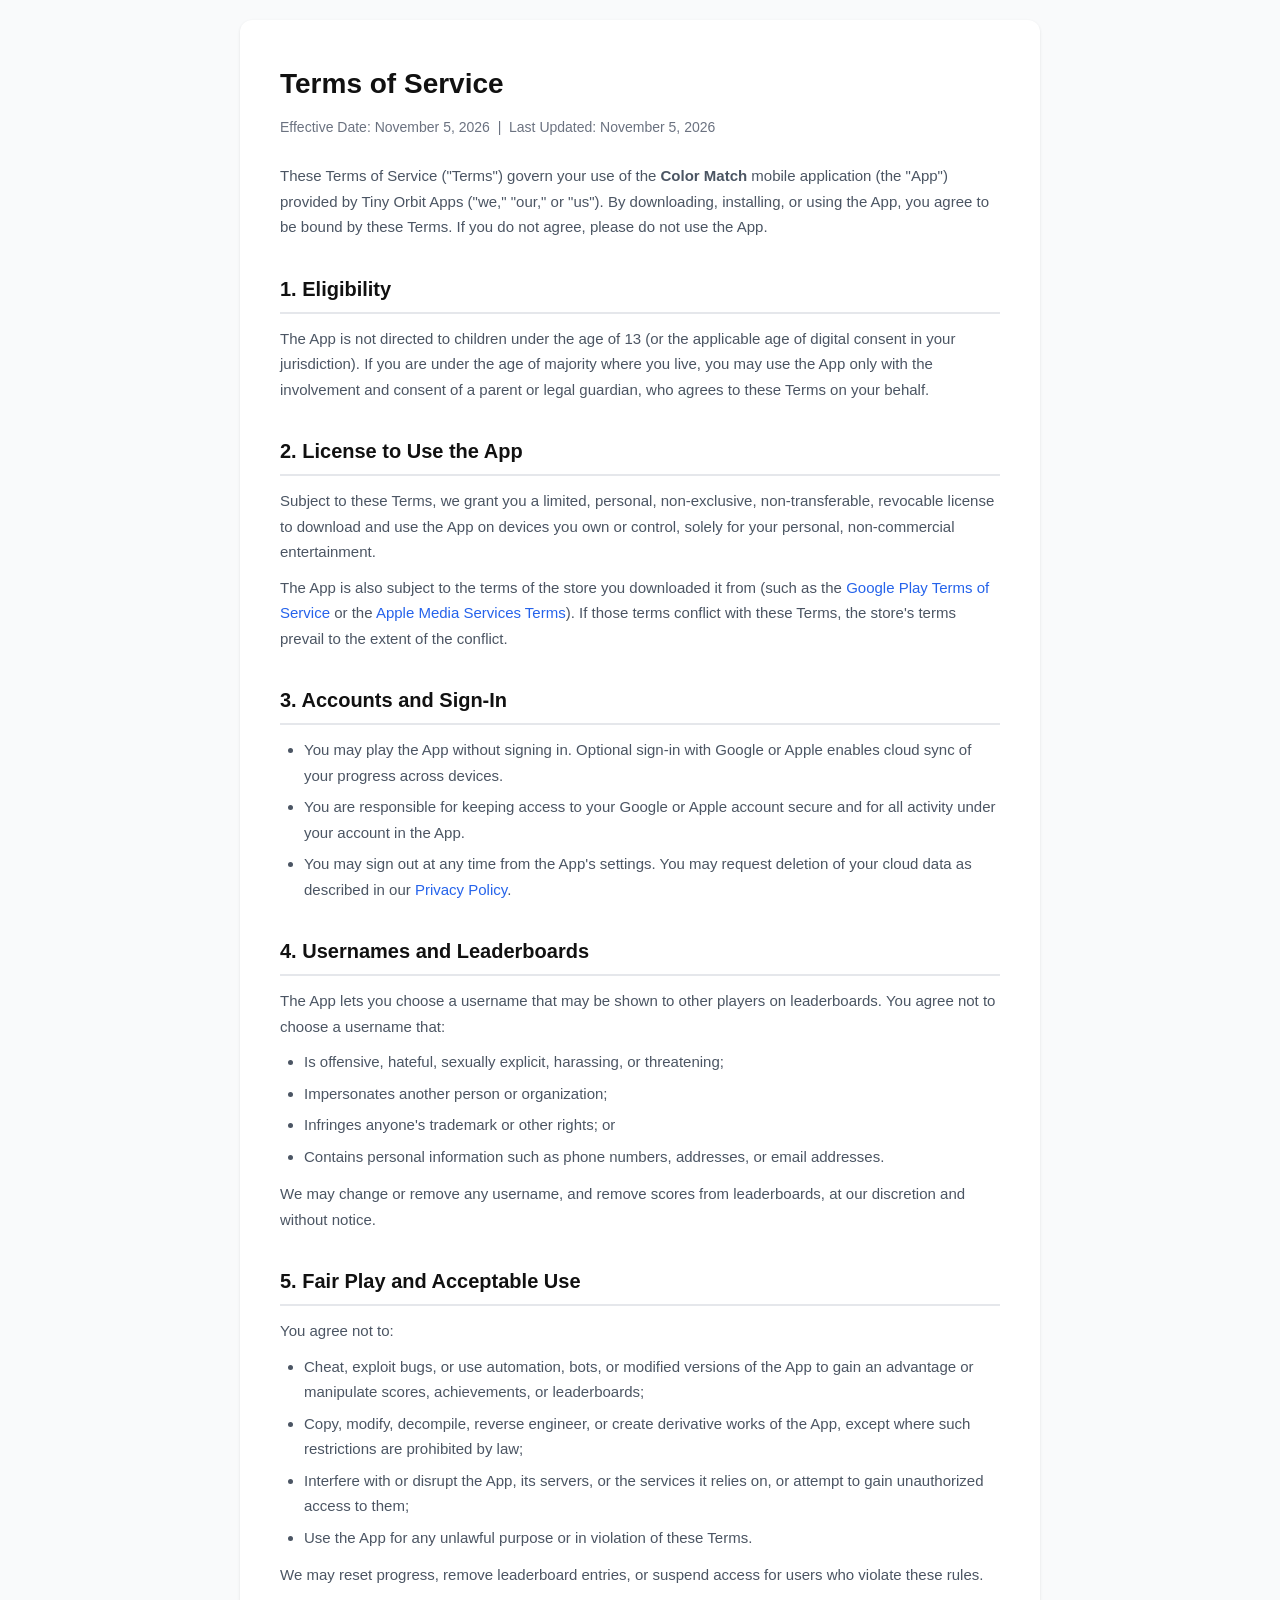
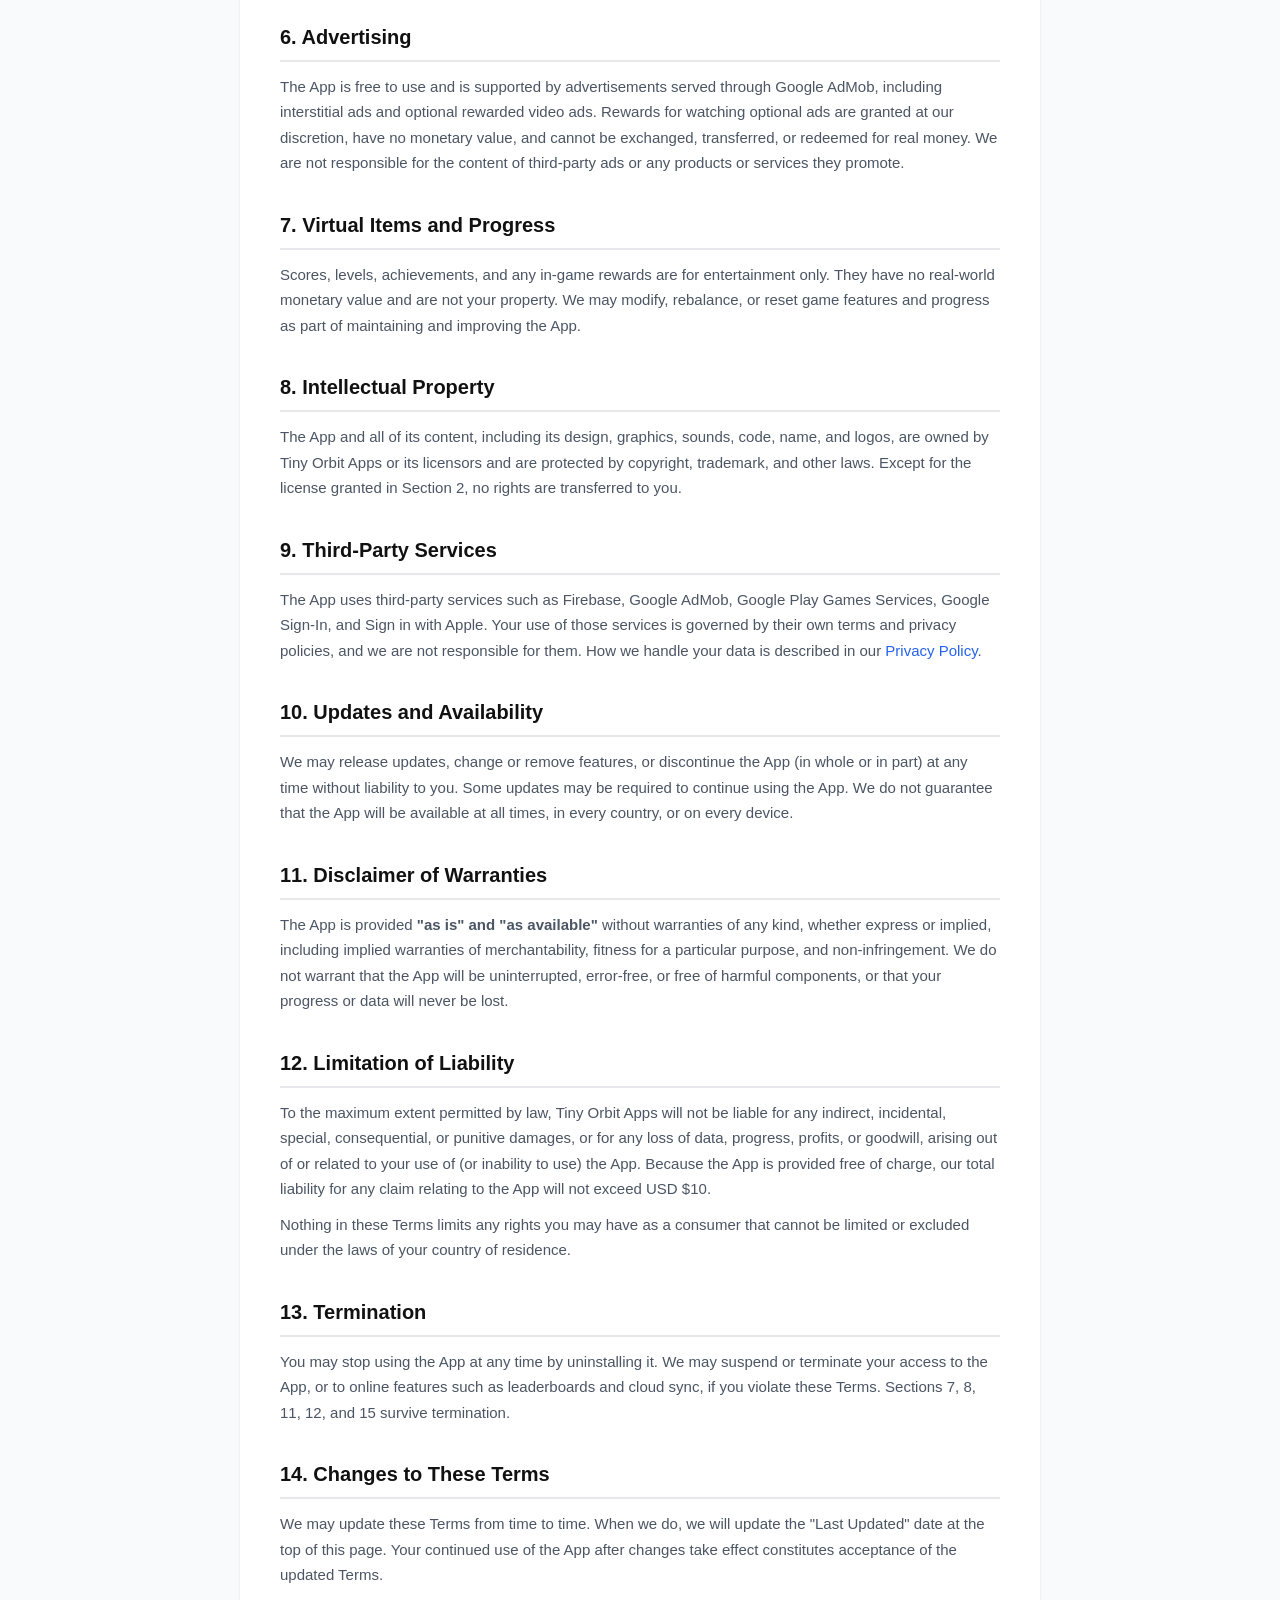
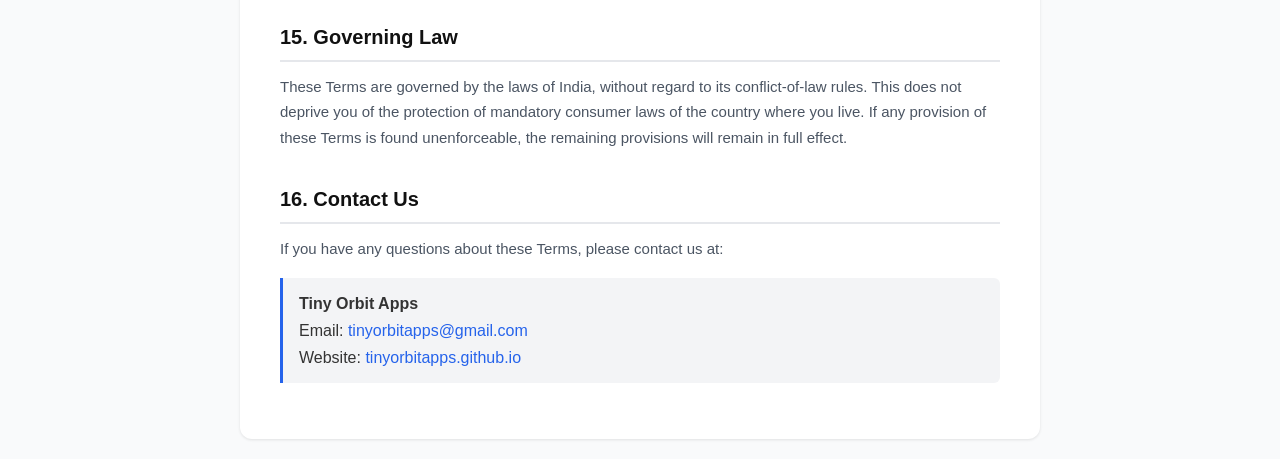
==== color-match-terms.html @ 93624c24 "Add Terms of Service for Color Match and Guess The Number Co-Authored-By: Claude Opus 5.5 <noreply@a" ====
<!DOCTYPE html>
<html lang="en">
<head>
    <meta charset="UTF-8">
    <meta name="viewport" content="width=device-width, initial-scale=1.0">
    <title>Terms of Service - Color Match</title>
    <style>
        * { margin: 0; padding: 0; box-sizing: border-box; }
        body {
            font-family: -apple-system, BlinkMacSystemFont, 'Segoe UI', Roboto, Oxygen, sans-serif;
            line-height: 1.7;
            color: #333;
            background: #f9fafb;
            padding: 20px;
        }
        .container {
            max-width: 800px;
            margin: 0 auto;
            background: #fff;
            padding: 40px;
            border-radius: 12px;
            box-shadow: 0 1px 3px rgba(0,0,0,0.1);
        }
        h1 {
            font-size: 28px;
            color: #111;
            margin-bottom: 8px;
        }
        h2 {
            font-size: 20px;
            color: #111;
            margin-top: 32px;
            margin-bottom: 12px;
            padding-bottom: 6px;
            border-bottom: 2px solid #e5e7eb;
        }
        p, li {
            font-size: 15px;
            color: #4b5563;
            margin-bottom: 10px;
        }
        ul {
            padding-left: 24px;
            margin-bottom: 12px;
        }
        li { margin-bottom: 6px; }
        .effective-date {
            color: #6b7280;
            font-size: 14px;
            margin-bottom: 24px;
        }
        a { color: #2563eb; text-decoration: none; }
        a:hover { text-decoration: underline; }
        .highlight {
            background: #f3f4f6;
            border-left: 3px solid #2563eb;
            padding: 12px 16px;
            margin: 16px 0;
            border-radius: 0 6px 6px 0;
        }
        @media (max-width: 600px) {
            body { padding: 12px; }
            .container { padding: 24px 16px; }
        }
    </style>
</head>
<body>
<div class="container">

<h1>Terms of Service</h1>
<p class="effective-date">Effective Date: November 5, 2026 &nbsp;|&nbsp; Last Updated: November 5, 2026</p>

<p>These Terms of Service ("Terms") govern your use of the <strong>Color Match</strong> mobile application (the "App") provided by Tiny Orbit Apps ("we," "our," or "us"). By downloading, installing, or using the App, you agree to be bound by these Terms. If you do not agree, please do not use the App.</p>

<h2>1. Eligibility</h2>
<p>The App is not directed to children under the age of 13 (or the applicable age of digital consent in your jurisdiction). If you are under the age of majority where you live, you may use the App only with the involvement and consent of a parent or legal guardian, who agrees to these Terms on your behalf.</p>

<h2>2. License to Use the App</h2>
<p>Subject to these Terms, we grant you a limited, personal, non-exclusive, non-transferable, revocable license to download and use the App on devices you own or control, solely for your personal, non-commercial entertainment.</p>
<p>The App is also subject to the terms of the store you downloaded it from (such as the <a href="https://play.google.com/about/play-terms/" target="_blank">Google Play Terms of Service</a> or the <a href="https://www.apple.com/legal/internet-services/itunes/" target="_blank">Apple Media Services Terms</a>). If those terms conflict with these Terms, the store's terms prevail to the extent of the conflict.</p>

<h2>3. Accounts and Sign-In</h2>
<ul>
    <li>You may play the App without signing in. Optional sign-in with Google or Apple enables cloud sync of your progress across devices.</li>
    <li>You are responsible for keeping access to your Google or Apple account secure and for all activity under your account in the App.</li>
    <li>You may sign out at any time from the App's settings. You may request deletion of your cloud data as described in our <a href="color-match.html">Privacy Policy</a>.</li>
</ul>

<h2>4. Usernames and Leaderboards</h2>
<p>The App lets you choose a username that may be shown to other players on leaderboards. You agree not to choose a username that:</p>
<ul>
    <li>Is offensive, hateful, sexually explicit, harassing, or threatening;</li>
    <li>Impersonates another person or organization;</li>
    <li>Infringes anyone's trademark or other rights; or</li>
    <li>Contains personal information such as phone numbers, addresses, or email addresses.</li>
</ul>
<p>We may change or remove any username, and remove scores from leaderboards, at our discretion and without notice.</p>

<h2>5. Fair Play and Acceptable Use</h2>
<p>You agree not to:</p>
<ul>
    <li>Cheat, exploit bugs, or use automation, bots, or modified versions of the App to gain an advantage or manipulate scores, achievements, or leaderboards;</li>
    <li>Copy, modify, decompile, reverse engineer, or create derivative works of the App, except where such restrictions are prohibited by law;</li>
    <li>Interfere with or disrupt the App, its servers, or the services it relies on, or attempt to gain unauthorized access to them;</li>
    <li>Use the App for any unlawful purpose or in violation of these Terms.</li>
</ul>
<p>We may reset progress, remove leaderboard entries, or suspend access for users who violate these rules.</p>

<h2>6. Advertising</h2>
<p>The App is free to use and is supported by advertisements served through Google AdMob, including interstitial ads and optional rewarded video ads. Rewards for watching optional ads are granted at our discretion, have no monetary value, and cannot be exchanged, transferred, or redeemed for real money. We are not responsible for the content of third-party ads or any products or services they promote.</p>

<h2>7. Virtual Items and Progress</h2>
<p>Scores, levels, achievements, and any in-game rewards are for entertainment only. They have no real-world monetary value and are not your property. We may modify, rebalance, or reset game features and progress as part of maintaining and improving the App.</p>

<h2>8. Intellectual Property</h2>
<p>The App and all of its content, including its design, graphics, sounds, code, name, and logos, are owned by Tiny Orbit Apps or its licensors and are protected by copyright, trademark, and other laws. Except for the license granted in Section 2, no rights are transferred to you.</p>

<h2>9. Third-Party Services</h2>
<p>The App uses third-party services such as Firebase, Google AdMob, Google Play Games Services, Google Sign-In, and Sign in with Apple. Your use of those services is governed by their own terms and privacy policies, and we are not responsible for them. How we handle your data is described in our <a href="color-match.html">Privacy Policy</a>.</p>

<h2>10. Updates and Availability</h2>
<p>We may release updates, change or remove features, or discontinue the App (in whole or in part) at any time without liability to you. Some updates may be required to continue using the App. We do not guarantee that the App will be available at all times, in every country, or on every device.</p>

<h2>11. Disclaimer of Warranties</h2>
<p>The App is provided <strong>"as is" and "as available"</strong> without warranties of any kind, whether express or implied, including implied warranties of merchantability, fitness for a particular purpose, and non-infringement. We do not warrant that the App will be uninterrupted, error-free, or free of harmful components, or that your progress or data will never be lost.</p>

<h2>12. Limitation of Liability</h2>
<p>To the maximum extent permitted by law, Tiny Orbit Apps will not be liable for any indirect, incidental, special, consequential, or punitive damages, or for any loss of data, progress, profits, or goodwill, arising out of or related to your use of (or inability to use) the App. Because the App is provided free of charge, our total liability for any claim relating to the App will not exceed USD $10.</p>
<p>Nothing in these Terms limits any rights you may have as a consumer that cannot be limited or excluded under the laws of your country of residence.</p>

<h2>13. Termination</h2>
<p>You may stop using the App at any time by uninstalling it. We may suspend or terminate your access to the App, or to online features such as leaderboards and cloud sync, if you violate these Terms. Sections 7, 8, 11, 12, and 15 survive termination.</p>

<h2>14. Changes to These Terms</h2>
<p>We may update these Terms from time to time. When we do, we will update the "Last Updated" date at the top of this page. Your continued use of the App after changes take effect constitutes acceptance of the updated Terms.</p>

<h2>15. Governing Law</h2>
<p>These Terms are governed by the laws of India, without regard to its conflict-of-law rules. This does not deprive you of the protection of mandatory consumer laws of the country where you live. If any provision of these Terms is found unenforceable, the remaining provisions will remain in full effect.</p>

<h2>16. Contact Us</h2>
<p>If you have any questions about these Terms, please contact us at:</p>

<div class="highlight">
    <strong>Tiny Orbit Apps</strong><br>
    Email: <a href="mailto:tinyorbitapps@gmail.com">tinyorbitapps@gmail.com</a><br>
    Website: <a href="https://tinyorbitapps.github.io/">tinyorbitapps.github.io</a>
</div>

</div>
</body>
</html>
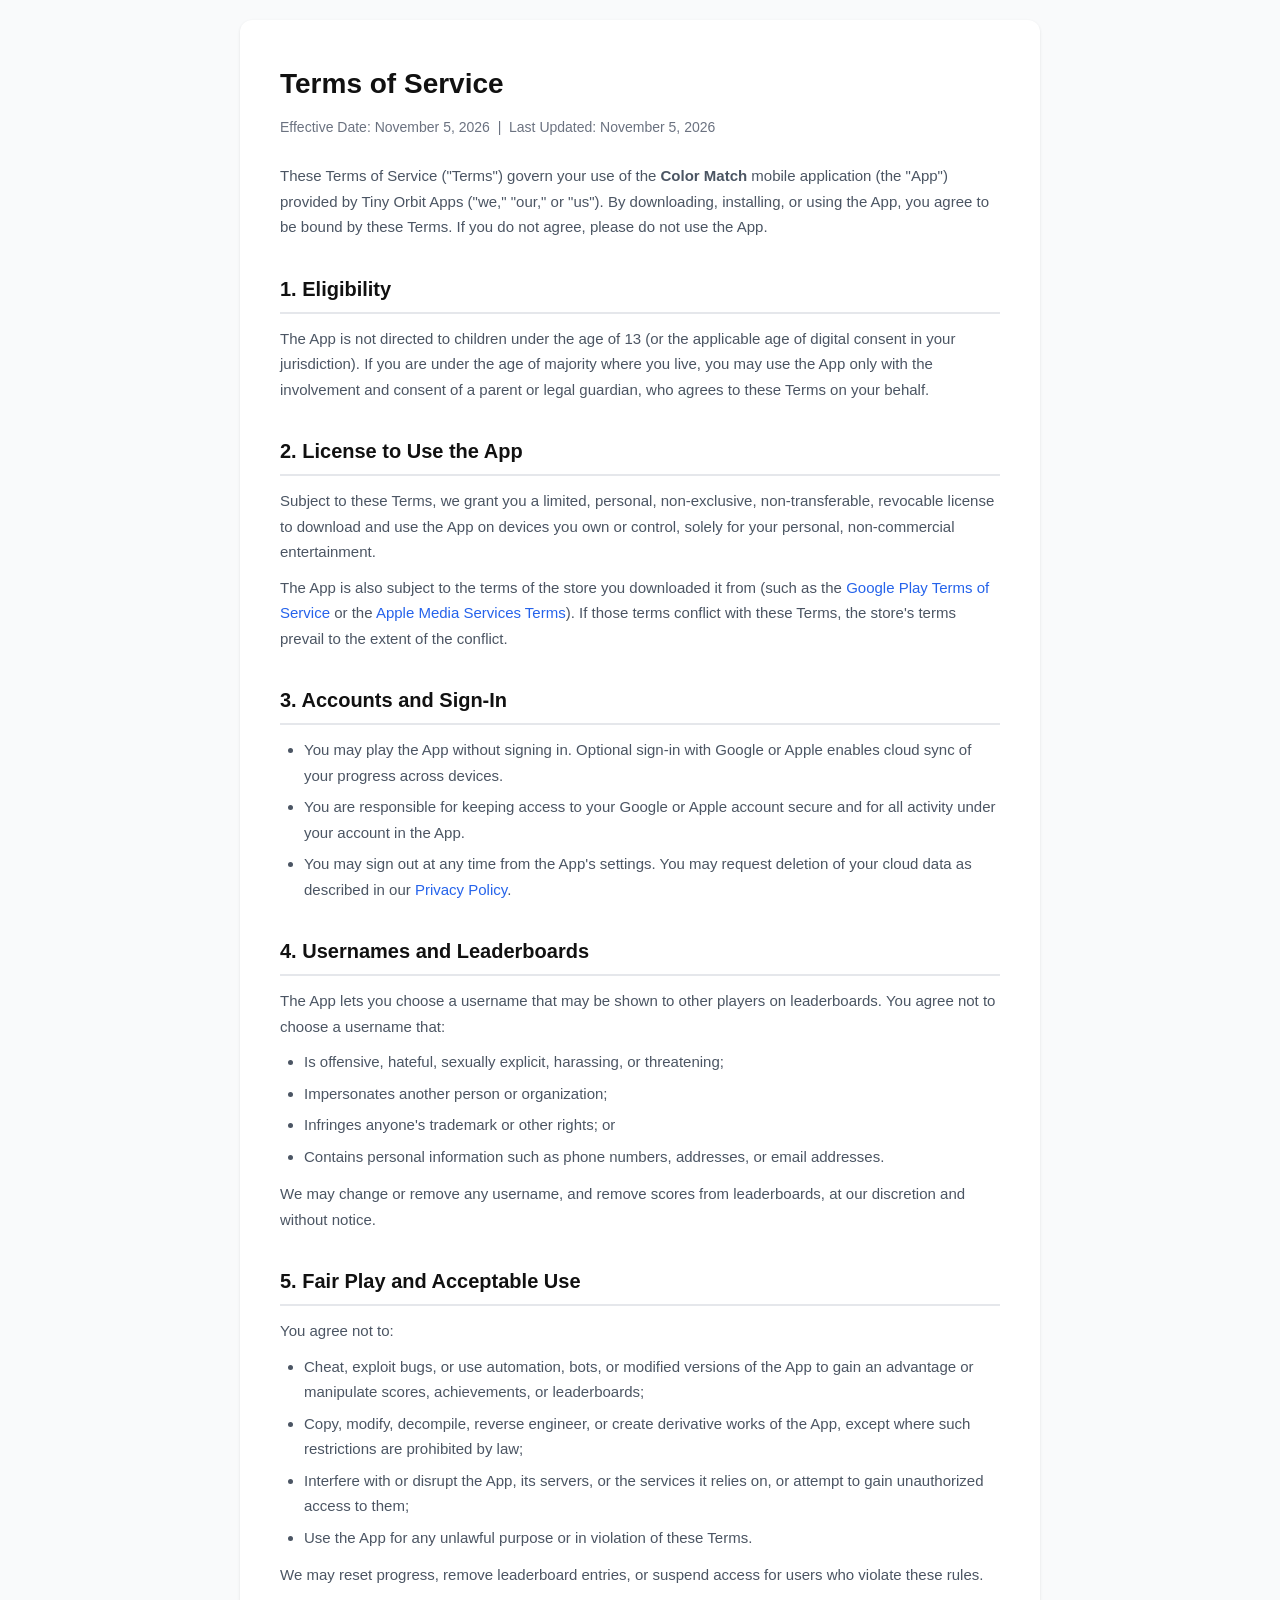
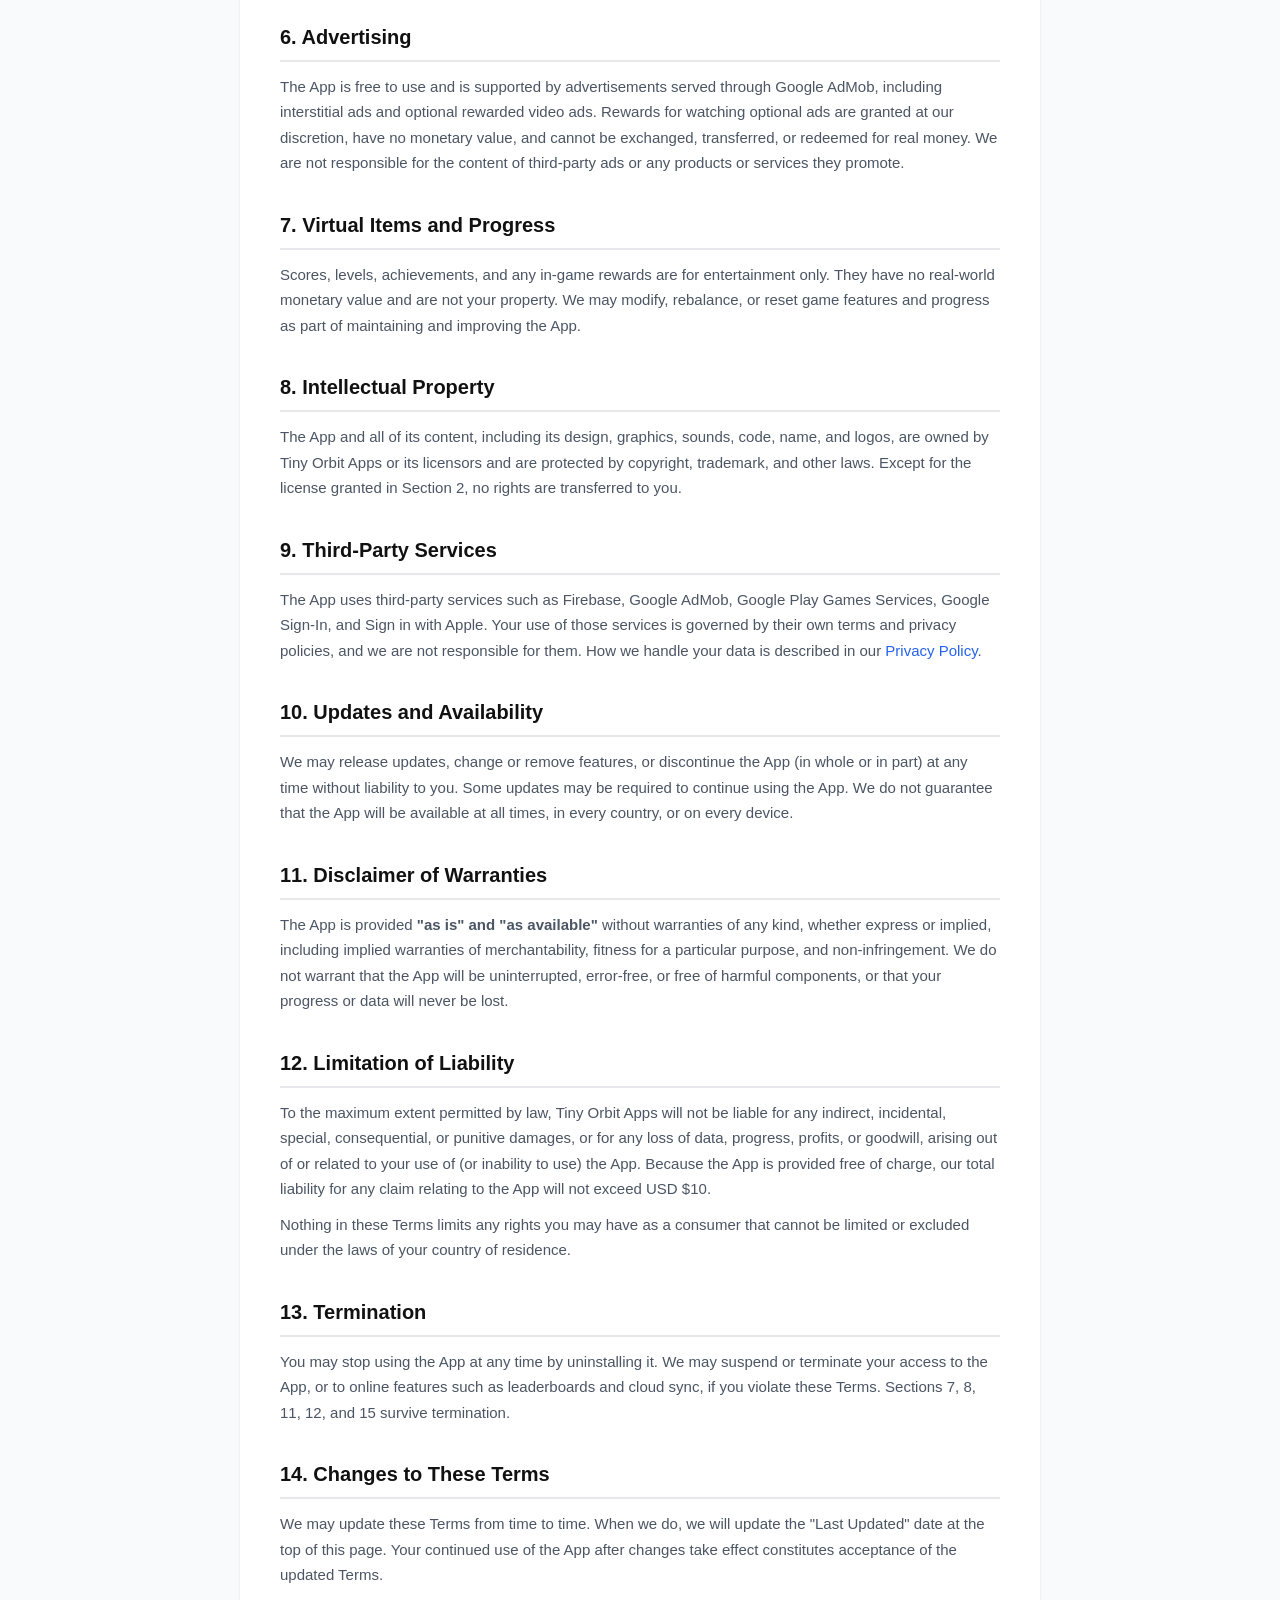
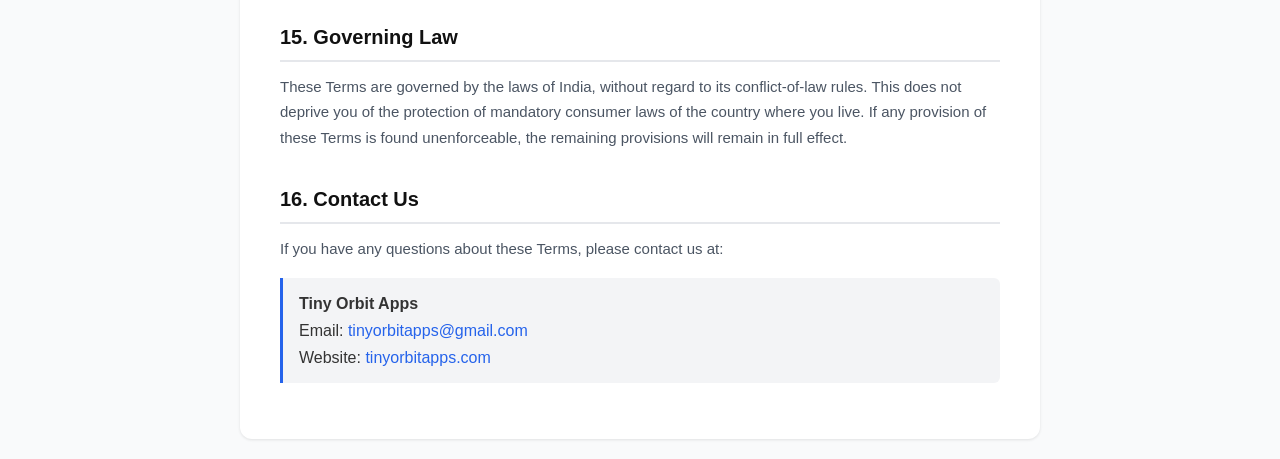
==== commit 483f5ab0: "Use custom domain in Terms of Service contact block Co-Authored-By: Claude Opus 5.5 <noreply@anthrop" ====
--- a/color-match-terms.html
+++ b/color-match-terms.html
@@ -143,7 +143,7 @@
 <div class="highlight">
     <strong>Tiny Orbit Apps</strong><br>
     Email: <a href="mailto:tinyorbitapps@gmail.com">tinyorbitapps@gmail.com</a><br>
-    Website: <a href="https://tinyorbitapps.github.io/">tinyorbitapps.github.io</a>
+    Website: <a href="https://tinyorbitapps.com/">tinyorbitapps.com</a>
 </div>
 
 </div>
